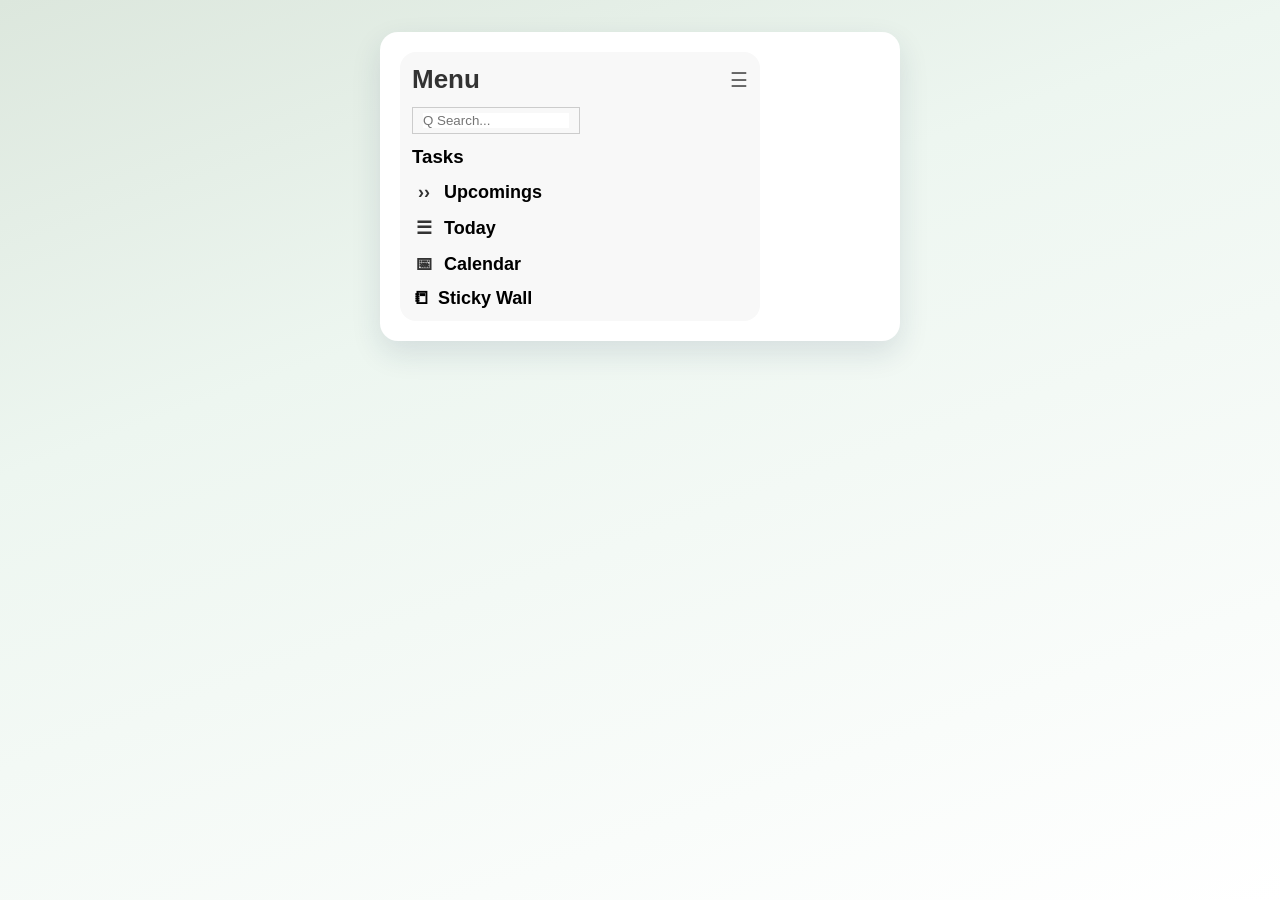
==== index.html @ 06a4f1c7 "add menu" ====
<!DOCTYPE html>
<html lang="en">
<head>
    <meta charset="UTF-8">
    <meta name="viewport" content="width=device-width, initial-scale=1.0">
    <title>Document</title>
    <link rel="stylesheet" href="style.css">
</head>
<body>
    <div class="container">
        <div id="menu">
            <div class="menu-header">
                <span class="menu-title">Menu</span>
                <button class="menu-icon" aria-label="Open menu">&#9776;</button>
            </div>
            <div class="search-box">
                
                <input type="text" placeholder="Q Search...">
            
            </div>
            
            <h3>Tasks</h3>
            <div class="menu-item">
                <span class="menu-item-icon">&#8250;&#8250;</span>
                <span>Upcomings</span>
            </div>
            <div class="menu-item">
                <span class="menu-item-icon">&#9776;</span>
                <span>Today</span>
            </div>
            <div class="menu-item">
                <span class="menu-item-icon">&#128197;&#65038;</span>
                <span>Calendar</span>
            </div>
             <div>
            <span class="menu-item">
            <span class="arrow">&#128210;&#65038;</span>
            <span>Sticky Wall</span>
            </div>
            
        </div>
    </div>
</body>
</html>
---- style.css ----
*{
    padding: 0;
    margin: 0;
    box-sizing: border-box;
}
body{
    background-color: #f0f0f0;
    font-family:  sans-serif;

}
body{
    background: linear-gradient(160deg, #dce7dd 0%, #edf6f0 35%, #ffffff 100%);
    font-family: 'Segoe UI', Tahoma, Geneva, Verdana, sans-serif;
    min-height: 100vh;
    padding: 32px;
}

.container{
    width: min(520px, 100% - 40px);
    background-color: #ffffff;
    border-radius: 18px;
    box-shadow: 0 12px 30px rgba(25, 52, 81, 0.12);
    padding: 20px;
    margin: 0 auto;
}

#menu {
    background-color: #f8f8f8;
    border-radius: 16px;
    padding:  12px;
    display: flex;
    flex-direction: column;
    gap: 12px;
    width: min(360px, 100%);
    margin: 0;
}

.menu-header {
    display: flex;
    justify-content: space-between;
    align-items: center;
}


.menu-title {
    font-size: 26px;
    font-weight: 600;
    color: #333;
}

.menu-icon {
    line-height: 1;
    font-size: 20px;
    color: #666;
    background: none;
    border: none;
    cursor: pointer;
    padding: 0;
    margin: 0;
}
.search-box {
  display: flex;
  align-items: center;
  border: 1px solid #ccc;
  padding: 5px 10px;
  width: 50%;
}

.search-icon {
  margin-right: 8px;
  font-size: 20px;
  color: #555;
}


.search-box input {
  border: none;
  outline: none;
  width: 100%;
}
.menu-item{
    display: flex;
    align-items: center;
    gap: 8px;
    font-weight: bold;
    font-size: 18px;
    cursor: pointer;
}

.menu-item-icon {
    width: 24px;
    height: 24px;
    display: inline-flex;
    align-items: center;
    justify-content: center;
    font-size: 18px;
    color: #333;
    cursor: pointer;
}
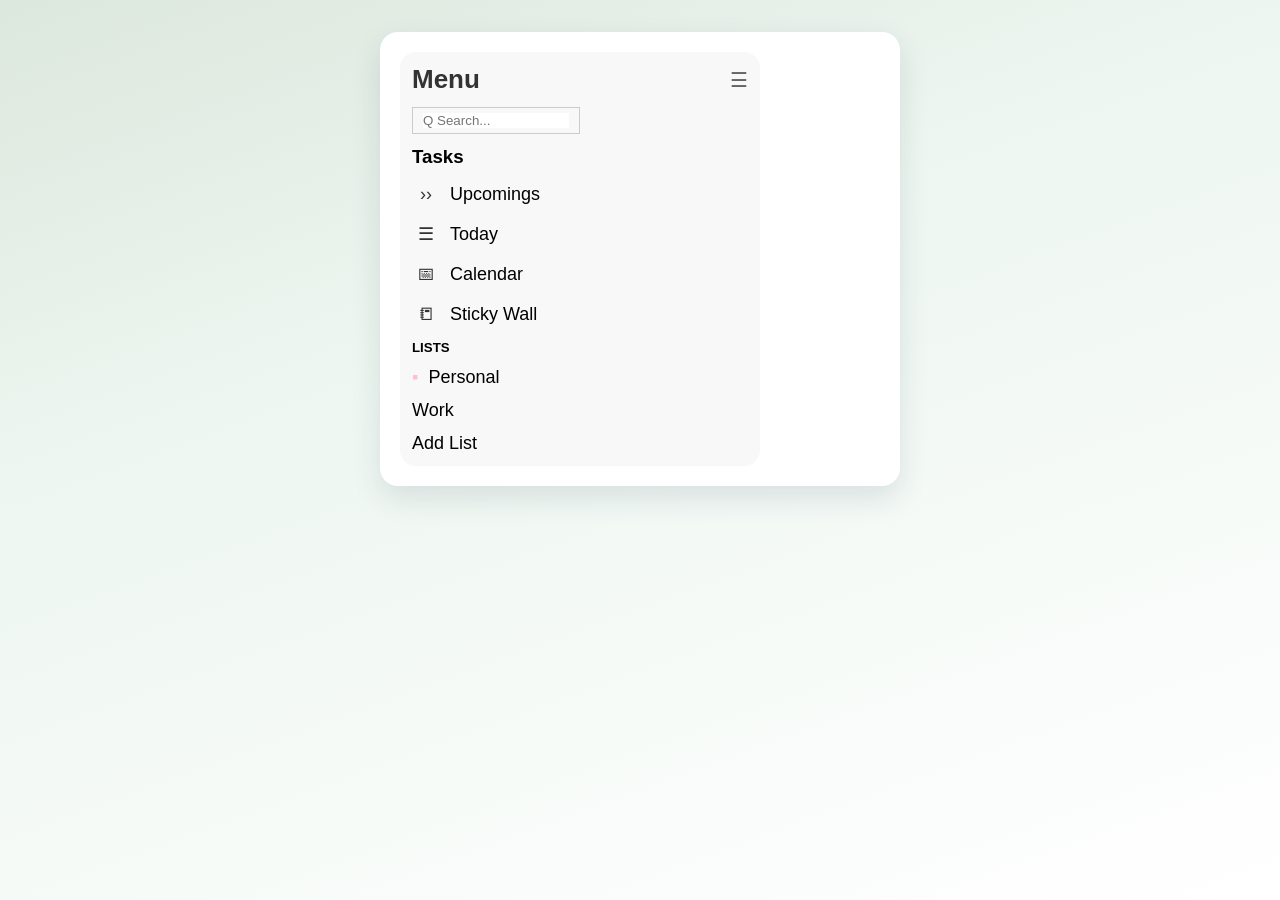
==== commit a0a3330f: "Add the liats" ====
--- a/index.html
+++ b/index.html
@@ -32,12 +32,23 @@
                 <span class="menu-item-icon">&#128197;&#65038;</span>
                 <span>Calendar</span>
             </div>
-             <div>
-            <span class="menu-item">
-            <span class="arrow">&#128210;&#65038;</span>
-            <span>Sticky Wall</span>
+            <div class="menu-item">
+                <span class="menu-item-icon">&#128210;&#65038;</span>
+                <span>Sticky Wall</span>
             </div>
-            
+            <h5>LISTS</h5>
+             <div class="menu-item">
+               <span style="color: pink">&#9642;</span>
+                <span>Personal</span>
+            </div>
+            <div class="menu-item">
+                
+                <span>Work</span>
+            </div>
+            <div class="menu-item">
+                
+                <span>Add List</span>
+            </div>
         </div>
     </div>
 </body>
--- a/style.css
+++ b/style.css
@@ -33,18 +33,20 @@
     gap: 12px;
     width: min(360px, 100%);
     margin: 0;
+    cursor: pointer;
 }
 
 .menu-header {
     display: flex;
     justify-content: space-between;
     align-items: center;
+    cursor: pointer;
 }
 
 
 .menu-title {
     font-size: 26px;
-    font-weight: 600;
+    font-weight: bold;
     color: #333;
 }
 
@@ -82,18 +84,35 @@
     display: flex;
     align-items: center;
     gap: 8px;
-    font-weight: bold;
+    font-weight: 400;
     font-size: 18px;
     cursor: pointer;
 }
 
 .menu-item-icon {
-    width: 24px;
-    height: 24px;
+    width: 28px;
+    height: 28px;
     display: inline-flex;
     align-items: center;
     justify-content: center;
     font-size: 18px;
     color: #333;
     cursor: pointer;
+    padding: 4px;
+    box-sizing: border-box;
+}
+.menu-item {
+    display: flex;
+    align-items: center;   /* vertical alignment */
+    gap: 10px;             /* space between icon & text */
+}
+
+.icon {
+    color: #ff69b4;
+    font-size: 30px;       /* adjusted size */
+    line-height: 1;
+}
+
+.text {
+    font-size: 16px;
 }
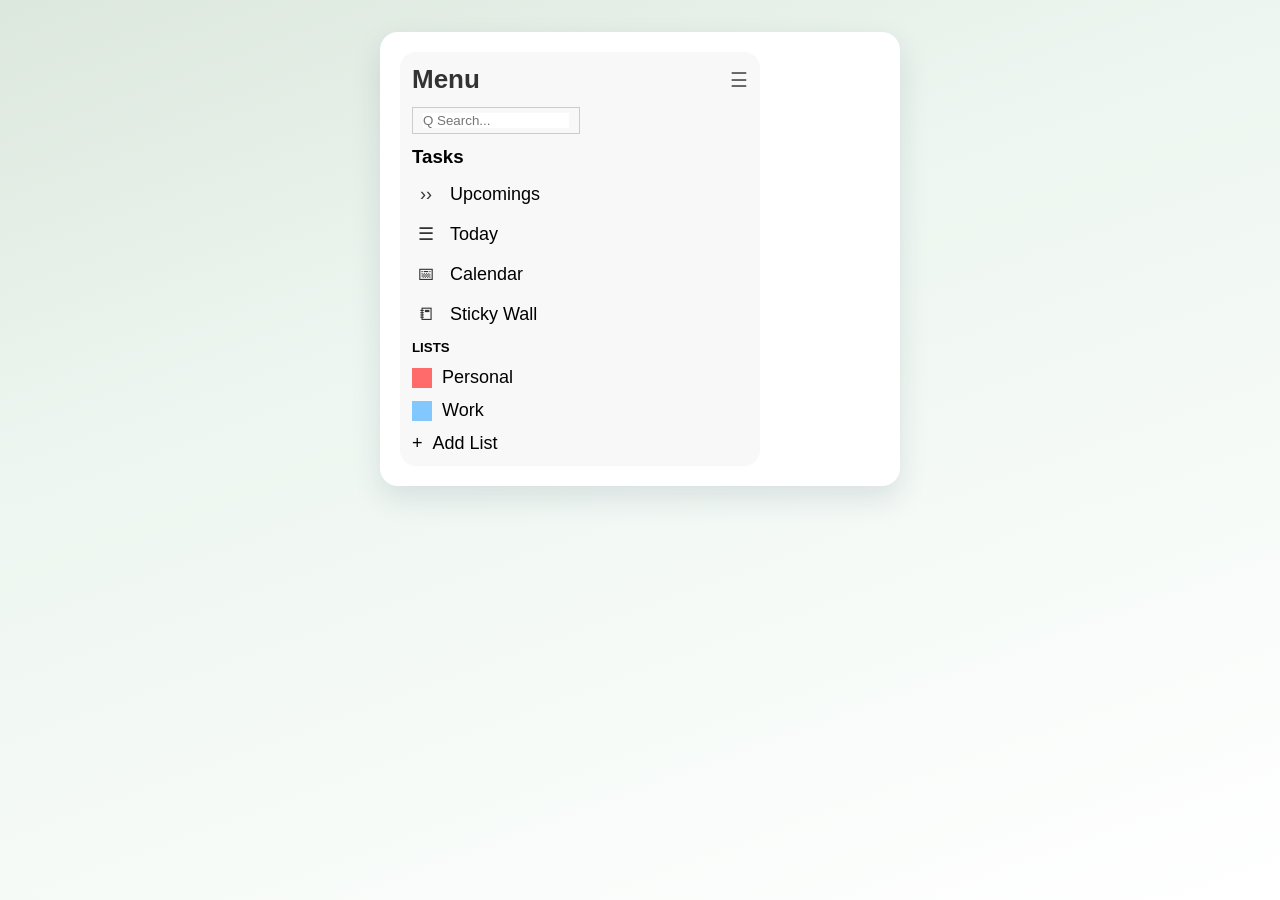
==== commit eafea3aa: "Add icons" ====
--- a/index.html
+++ b/index.html
@@ -38,15 +38,15 @@
             </div>
             <h5>LISTS</h5>
              <div class="menu-item">
-               <span style="color: pink">&#9642;</span>
+               <span class="pink-box"></span>
                 <span>Personal</span>
             </div>
             <div class="menu-item">
-                
+                <span class="blue-box"></span>
                 <span>Work</span>
             </div>
             <div class="menu-item">
-                
+                <span style="color: black;">&#43;</span>
                 <span>Add List</span>
             </div>
         </div>
--- a/style.css
+++ b/style.css
@@ -109,10 +109,22 @@
 
 .icon {
     color: #ff69b4;
-    font-size: 30px;       /* adjusted size */
+    font-size: 100%;       /* adjusted size */
     line-height: 1;
 }
 
 .text {
     font-size: 16px;
+}
+.pink-box {
+    display: inline-block;
+    width: 20px;
+    height: 20px;
+    background-color:#FF6B6B;
+}
+.blue-box {
+    display: inline-block;
+    width: 20px;
+    height: 20px;
+    background-color:#83C7FF;
 }
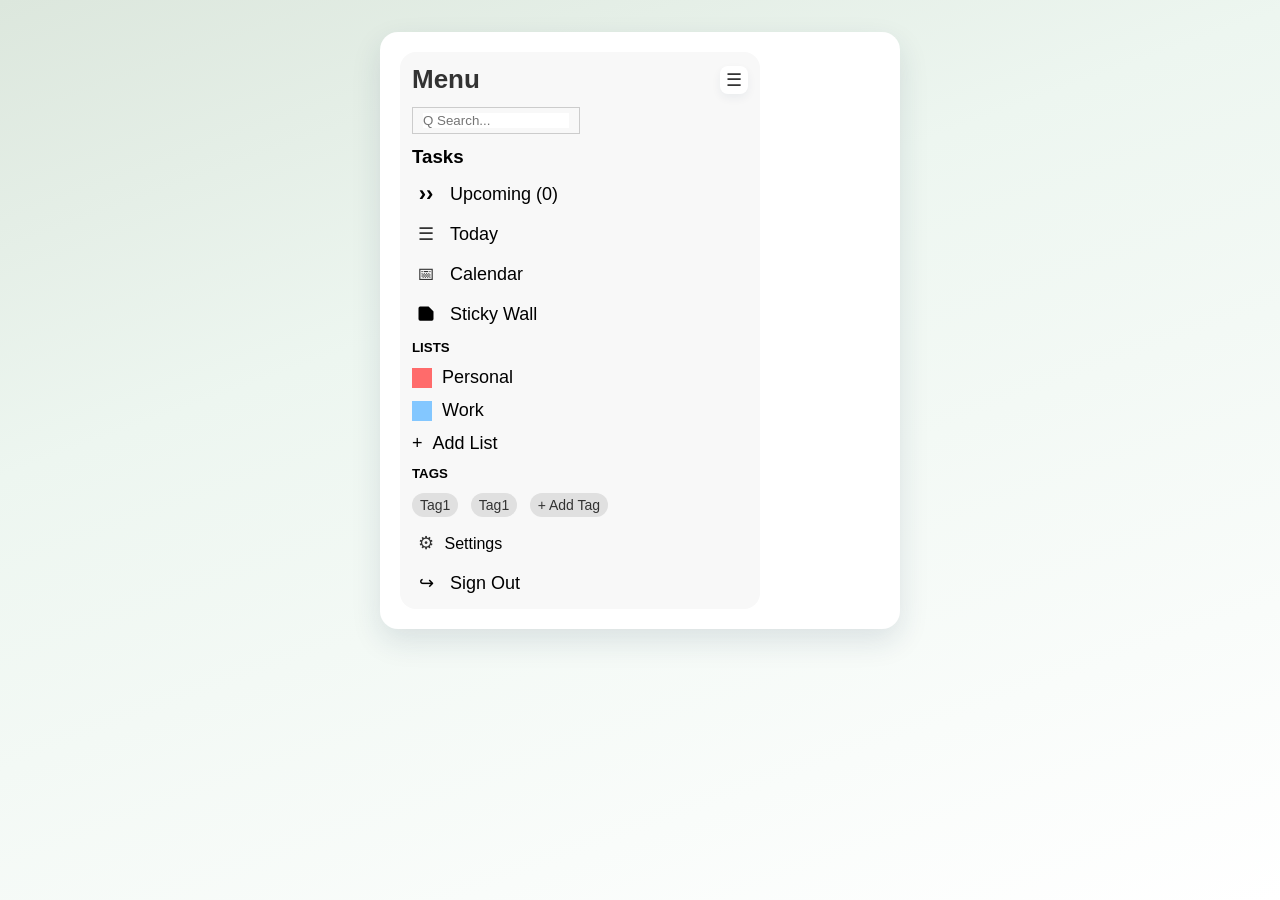
==== commit 98401d6c: "Add the collapsed cuntion" ====
--- a/index.html
+++ b/index.html
@@ -11,7 +11,7 @@
         <div id="menu">
             <div class="menu-header">
                 <span class="menu-title">Menu</span>
-                <button class="menu-icon" aria-label="Open menu">&#9776;</button>
+                <button class="menu-icon menu-item-icon" aria-label="Open menu">&#9776;</button>
             </div>
             <div class="search-box">
                 
@@ -21,11 +21,11 @@
             
             <h3>Tasks</h3>
             <div class="menu-item">
-                <span class="menu-item-icon">&#8250;&#8250;</span>
-                <span>Upcomings</span>
+                <span class="menu-item-icon" style="font-weight: bold; color: black; font-size: 22px;">&#8250;&#8250;</span>
+                <span id="upcomingText">Upcomings</span>
             </div>
             <div class="menu-item">
-                <span class="menu-item-icon">&#9776;</span>
+                <span class="menu-item-icon ">&#9776;</span>
                 <span>Today</span>
             </div>
             <div class="menu-item">
@@ -33,7 +33,10 @@
                 <span>Calendar</span>
             </div>
             <div class="menu-item">
-                <span class="menu-item-icon">&#128210;&#65038;</span>
+                <svg class="menu-item-icon" width="22" height="22" viewBox="0 0 24 24" xmlns="http://www.w3.org/2000/svg" aria-hidden="true" focusable="false">
+                    <path d="M3 3h12l6 6v9a2 2 0 0 1-2 2H5a2 2 0 0 1-2-2V5a2 2 0 0 1 2-2z" fill="#000"/>
+                    <path d="M15 3v6h6" fill="#000" opacity="0.5"/>
+                </svg>
                 <span>Sticky Wall</span>
             </div>
             <h5>LISTS</h5>
@@ -49,7 +52,26 @@
                 <span style="color: black;">&#43;</span>
                 <span>Add List</span>
             </div>
+        <div>
+            <h5>TAGS</h5>
         </div>
+        <div>
+            <span class="tag">Tag1 </span>
+            <span class="tag">Tag1 </span>
+            <span class="tag"> &#43; Add Tag </span>
+        </div>
+        <div>
+            <span class="menu-item-icon" >&#9881;</span>
+            <span class="setting">Settings</span>
+        </div>
+        <div class="menu-item">
+                <span class="menu-item-icon" style="color: black; font-size: 18px;">&#x21AA;</span>
+                <span>Sign Out</span>
+            </div>
+        </div>
+        
     </div>
+
 </body>
+<script src="script.js"></script>
 </html>
--- a/style.css
+++ b/style.css
@@ -52,13 +52,26 @@
 
 .menu-icon {
     line-height: 1;
-    font-size: 20px;
-    color: #666;
-    background: none;
+    font-size: 18px;
+    color: #333;
+    background: #ffffff;
     border: none;
     cursor: pointer;
-    padding: 0;
+    padding: 4px;
     margin: 0;
+    width: 28px;
+    height: 28px;
+    display: inline-flex;
+    align-items: center;
+    justify-content: center;
+    border-radius: 8px;
+    box-shadow: 0 4px 10px rgba(25,52,81,0.06);
+    box-sizing: border-box;
+}
+
+.menu-icon:focus {
+    outline: 3px solid rgba(59,130,246,0.18);
+    outline-offset: 2px;
 }
 .search-box {
   display: flex;
@@ -127,4 +140,44 @@
     width: 20px;
     height: 20px;
     background-color:#83C7FF;
-}+}
+.tag{
+    display: inline-block;
+    background-color: #e0e0e0;
+    border-radius: 12px;
+    padding: 4px 8px;
+    margin-right: 8px;
+    font-size: 14px;
+    color: #333;
+
+}
+
+/* Collapsed sidebar styles for menu toggle */
+#menu.collapsed {
+    width: 64px;
+    padding: 10px;
+    align-items: center;
+}
+
+#menu.collapsed .menu-title,
+#menu.collapsed .search-box,
+#menu.collapsed h5,
+#menu.collapsed .setting {
+    display: none;
+}
+
+#menu.collapsed .menu-item-icon {
+    margin: 0;
+}
+#menu.collapsed .tag,
+#menu.collapsed .menu-item span:not(.menu-item-icon) {
+    display: none;
+}
+
+#menu.collapsed .menu-item {
+    justify-content: center;
+}
+
+#menu.collapsed .menu-item .menu-item-icon {
+    margin: 0;
+}
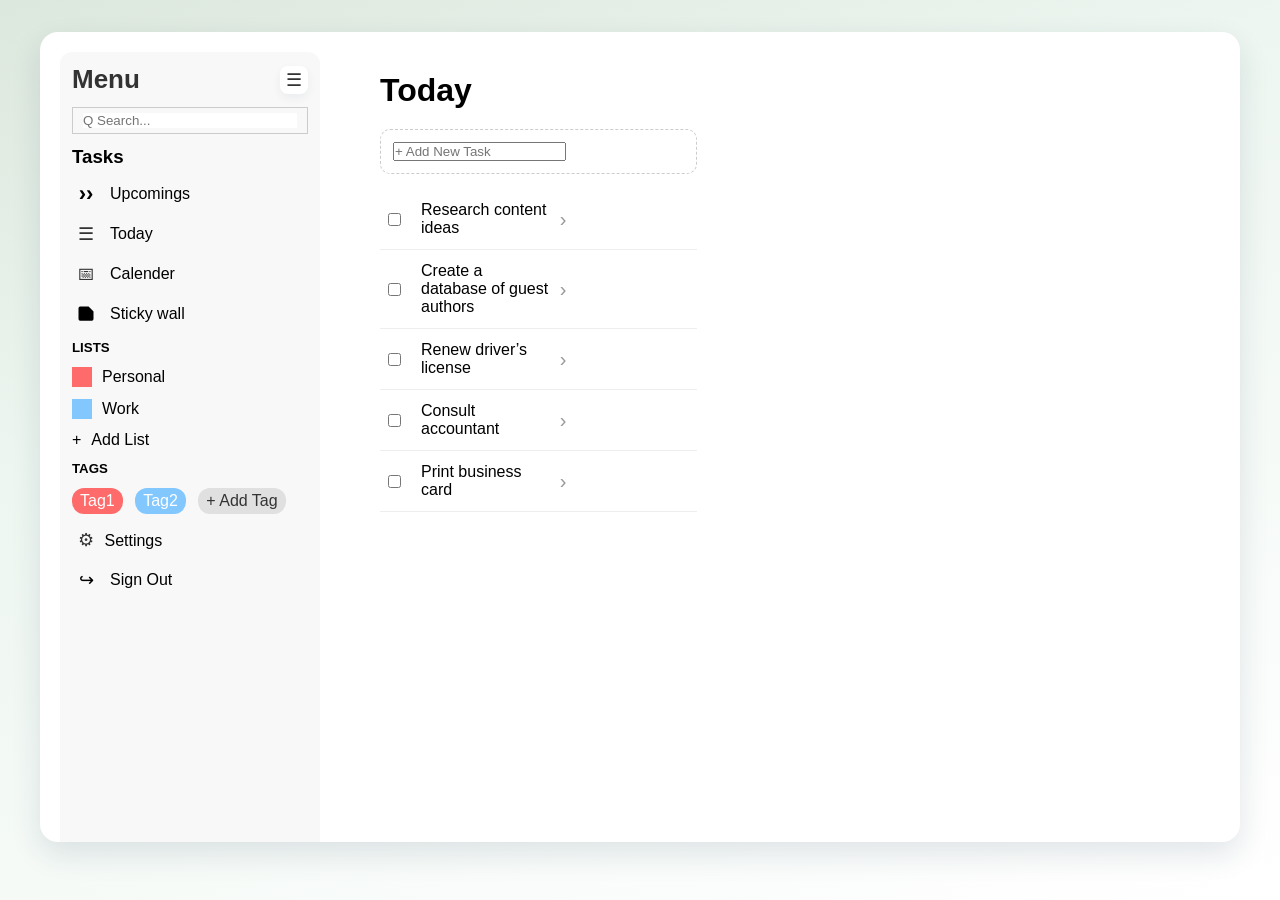
==== commit ca1cda51: "add the button inplace of span" ====
--- a/index.html
+++ b/index.html
@@ -22,52 +22,105 @@
             <h3>Tasks</h3>
             <div class="menu-item">
                 <span class="menu-item-icon" style="font-weight: bold; color: black; font-size: 22px;">&#8250;&#8250;</span>
-                <span id="upcomingText">Upcomings</span>
+                <button id="btn">Upcomings</button>
             </div>
-            <div class="menu-item">
-                <span class="menu-item-icon ">&#9776;</span>
-                <span>Today</span>
+            <div class="menu-item" data-view="today" id="todayMenuItem">
+                <span class="menu-item-icon">&#9776;</span>
+                <button id="btn">Today</button>
             </div>
             <div class="menu-item">
                 <span class="menu-item-icon">&#128197;&#65038;</span>
-                <span>Calendar</span>
+                <button id="btn">Calender</button>
             </div>
-            <div class="menu-item">
+            <div class="menu-item" data-view="upcoming" id="upcomingMenuItem">
                 <svg class="menu-item-icon" width="22" height="22" viewBox="0 0 24 24" xmlns="http://www.w3.org/2000/svg" aria-hidden="true" focusable="false">
                     <path d="M3 3h12l6 6v9a2 2 0 0 1-2 2H5a2 2 0 0 1-2-2V5a2 2 0 0 1 2-2z" fill="#000"/>
                     <path d="M15 3v6h6" fill="#000" opacity="0.5"/>
                 </svg>
-                <span>Sticky Wall</span>
+                <button id="btn">Sticky wall</button>
             </div>
             <h5>LISTS</h5>
              <div class="menu-item">
                <span class="pink-box"></span>
-                <span>Personal</span>
+                <button id="btn">Personal</button>
             </div>
             <div class="menu-item">
                 <span class="blue-box"></span>
-                <span>Work</span>
+                <button id="btn">Work</button>
             </div>
             <div class="menu-item">
                 <span style="color: black;">&#43;</span>
-                <span>Add List</span>
+                <button id="btn">Add List</button>
             </div>
         <div>
             <h5>TAGS</h5>
         </div>
         <div>
-            <span class="tag">Tag1 </span>
-            <span class="tag">Tag1 </span>
-            <span class="tag"> &#43; Add Tag </span>
+            <button class="tag1">Tag1</button>
+            <button class="tag2">Tag2</button>
+            <button class="tag">&#43; Add Tag </button>
         </div>
         <div>
             <span class="menu-item-icon" >&#9881;</span>
-            <span class="setting">Settings</span>
+            <button id="btn">Settings</button>
         </div>
         <div class="menu-item">
                 <span class="menu-item-icon" style="color: black; font-size: 18px;">&#x21AA;</span>
-                <span>Sign Out</span>
+                <button id="btn">Sign Out</button>
             </div>
+        </div>
+        <div class="content">
+            <div class="meddle">
+                <div class="meddle">
+
+    <!-- Header -->
+    <div class="today-header">
+        <h1>Today</h1>
+    </div>
+
+    <!-- Add Task -->
+    <div class="add-task">
+    <input type="text" id="taskInput" placeholder="+ Add New Task">
+</div>
+
+    <!-- Task List -->
+    <div class="task-list">
+
+        <div class="task-item">
+            <input type="checkbox">
+            <span>Research content ideas</span>
+            <span class="arrow">&#8250;</span>
+        </div>
+
+        <div class="task-item">
+            <input type="checkbox">
+            <span>Create a database of guest authors</span>
+            <span class="arrow">&#8250;</span>
+        </div>
+
+        <div class="task-item">
+            <input type="checkbox">
+            <span>Renew driver’s license</span>
+            <span class="arrow">&#8250;</span>
+        </div>
+
+        <div class="task-item">
+            <input type="checkbox">
+            <span>Consult accountant</span>
+            <span class="arrow">&#8250;</span>
+        </div>
+
+        <div class="task-item">
+            <input type="checkbox">
+            <span>Print business card</span>
+            <span class="arrow">&#8250;</span>
+        </div>
+
+    </div>
+
+</div>
+            </div>
+        
         </div>
         
     </div>
--- a/style.css
+++ b/style.css
@@ -2,11 +2,6 @@
     padding: 0;
     margin: 0;
     box-sizing: border-box;
-}
-body{
-    background-color: #f0f0f0;
-    font-family:  sans-serif;
-
 }
 body{
     background: linear-gradient(160deg, #dce7dd 0%, #edf6f0 35%, #ffffff 100%);
@@ -15,26 +10,32 @@
     padding: 32px;
 }
 
-.container{
-    width: min(520px, 100% - 40px);
+.container {
+    display: flex;
+    width: min(1200px, 100%);
+    height: 90vh; /* avoid overflow on zoom */
+    margin: 0 auto;
     background-color: #ffffff;
     border-radius: 18px;
     box-shadow: 0 12px 30px rgba(25, 52, 81, 0.12);
-    padding: 20px;
-    margin: 0 auto;
-}
-
+    overflow: hidden; /* prevents breaking */
+}
 #menu {
+    width: 260px;
+    min-width: 220px;
+    max-width: 300px;
+    height: 100%;
     background-color: #f8f8f8;
-    border-radius: 16px;
-    padding:  12px;
+    padding: 12px;
     display: flex;
     flex-direction: column;
+    margin: 20px;
+    border-radius: 12px;
     gap: 12px;
-    width: min(360px, 100%);
-    margin: 0;
-    cursor: pointer;
-}
+    overflow-y: auto;
+    word-wrap: break-word; /* moved here */
+}
+
 
 .menu-header {
     display: flex;
@@ -78,7 +79,7 @@
   align-items: center;
   border: 1px solid #ccc;
   padding: 5px 10px;
-  width: 50%;
+  width: 100%;
 }
 
 .search-icon {
@@ -96,12 +97,17 @@
 .menu-item{
     display: flex;
     align-items: center;
-    gap: 8px;
-    font-weight: 400;
-    font-size: 18px;
-    cursor: pointer;
-}
-
+    gap: 10px;
+    font-size: 16px;
+    cursor: pointer;
+    flex-wrap: nowrap;
+}
+#btn {
+    background: none;
+    border: none;
+    font-size: 16px;
+    cursor: pointer;
+}
 .menu-item-icon {
     width: 28px;
     height: 28px;
@@ -114,11 +120,7 @@
     padding: 4px;
     box-sizing: border-box;
 }
-.menu-item {
-    display: flex;
-    align-items: center;   /* vertical alignment */
-    gap: 10px;             /* space between icon & text */
-}
+
 
 .icon {
     color: #ff69b4;
@@ -141,20 +143,31 @@
     height: 20px;
     background-color:#83C7FF;
 }
-.tag{
+.tag1, .tag2 ,.tag{
     display: inline-block;
+    border: none;
     background-color: #e0e0e0;
     border-radius: 12px;
     padding: 4px 8px;
     margin-right: 8px;
     font-size: 14px;
     color: #333;
-
-}
-
+    font-size: 16px;
+    cursor: pointer;
+
+}
+.tag1{
+    background-color:#FF6B6B;
+    color: #fff;
+}
+.tag2{
+    background-color:#83C7FF;
+    color: #fff;
+}
 /* Collapsed sidebar styles for menu toggle */
 #menu.collapsed {
-    width: 64px;
+    width: 80px;
+    min-width: 80px;
     padding: 10px;
     align-items: center;
 }
@@ -162,13 +175,7 @@
 #menu.collapsed .menu-title,
 #menu.collapsed .search-box,
 #menu.collapsed h5,
-#menu.collapsed .setting {
-    display: none;
-}
-
-#menu.collapsed .menu-item-icon {
-    margin: 0;
-}
+#menu.collapsed .setting,
 #menu.collapsed .tag,
 #menu.collapsed .menu-item span:not(.menu-item-icon) {
     display: none;
@@ -178,6 +185,80 @@
     justify-content: center;
 }
 
-#menu.collapsed .menu-item .menu-item-icon {
-    margin: 0;
-}
+
+#content {
+    flex: 1;            /* takes remaining space */
+    padding: 20px;
+    overflow: auto;
+}
+html, body {
+    overflow: auto;
+}
+#menu {
+    transition: width 0.3s ease;
+}
+.meddle {
+    padding: 20px;
+}
+.today-header {
+    display: flex;
+    align-items: center;
+    gap: 15px;
+}
+
+.today-header h1 {
+    font-size: 32px;
+    font-weight: bold;
+}
+
+.task-count {
+    background: #eee;
+    padding: 6px 12px;
+    border-radius: 10px;
+    font-size: 16px;
+}
+.add-task {
+    margin-top: 20px;
+    padding: 12px;
+    border: 1px dashed #ccc;
+    border-radius: 10px;
+    display: flex;
+    align-items: center;
+    gap: 10px;
+    color: #777;
+    cursor: pointer;
+}
+
+.add-task:hover {
+    background: #f9f9f9;
+}
+.task-list {
+    margin-top: 15px;
+}
+.task-item {
+    display: flex;
+    align-items: center;
+    justify-content: space-between;
+    padding: 12px 8px;
+    border-bottom: 1px solid #eee;
+}
+
+.task-item input {
+    margin-right: 10px;
+}
+
+.task-item span {
+    flex: 1;
+}
+
+.arrow {
+    font-size: 20px;
+    color: #999;
+}
+.task-item {
+    gap: 10px;
+}
+
+.task-item span:first-of-type {
+    flex: 1;
+}
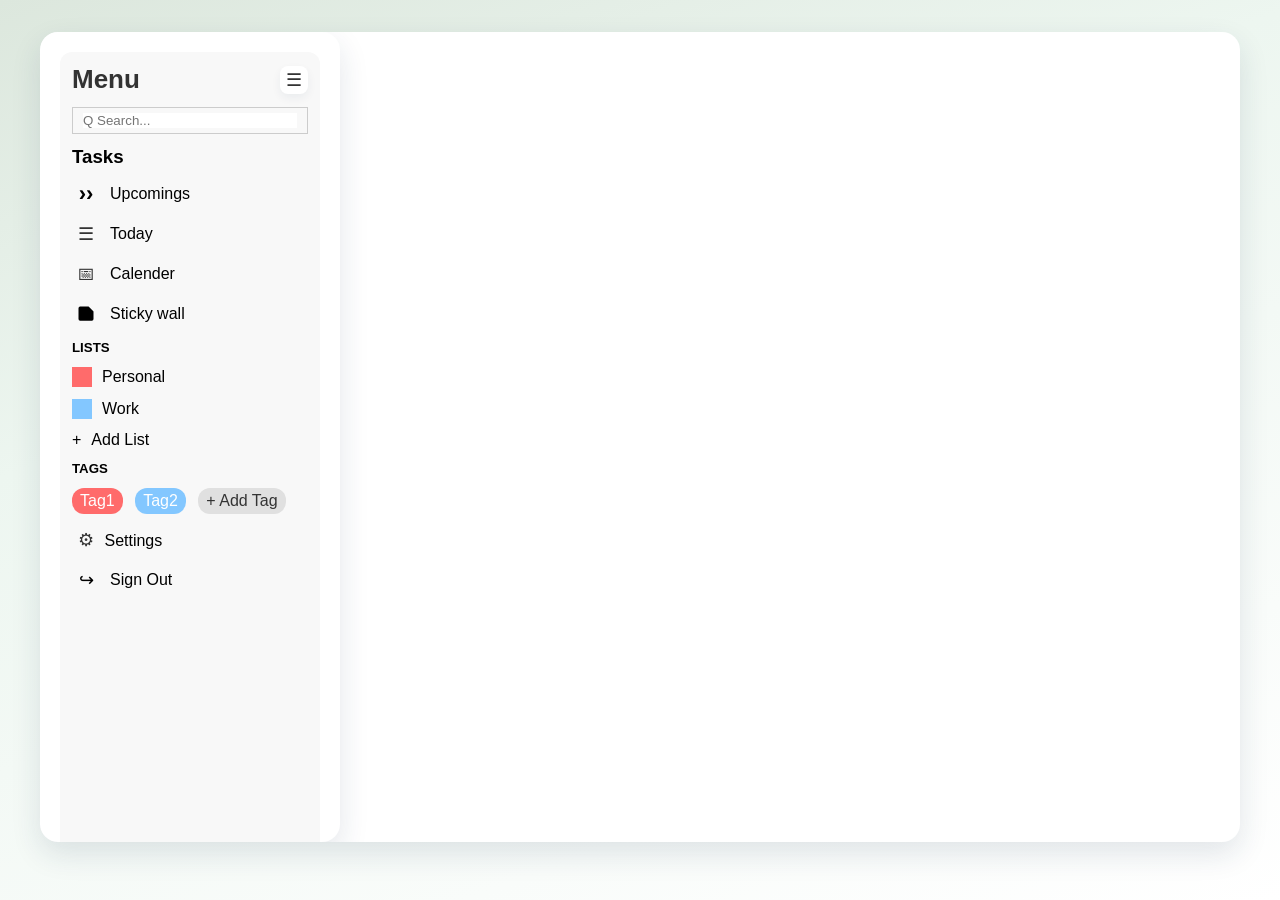
==== commit 6be9758b: "add sidebar dynamically" ====
--- a/index.html
+++ b/index.html
@@ -8,123 +8,21 @@
 </head>
 <body>
     <div class="container">
-        <div id="menu">
-            <div class="menu-header">
-                <span class="menu-title">Menu</span>
-                <button class="menu-icon menu-item-icon" aria-label="Open menu">&#9776;</button>
-            </div>
-            <div class="search-box">
-                
-                <input type="text" placeholder="Q Search...">
-            
-            </div>
-            
-            <h3>Tasks</h3>
-            <div class="menu-item">
-                <span class="menu-item-icon" style="font-weight: bold; color: black; font-size: 22px;">&#8250;&#8250;</span>
-                <button id="btn">Upcomings</button>
-            </div>
-            <div class="menu-item" data-view="today" id="todayMenuItem">
-                <span class="menu-item-icon">&#9776;</span>
-                <button id="btn">Today</button>
-            </div>
-            <div class="menu-item">
-                <span class="menu-item-icon">&#128197;&#65038;</span>
-                <button id="btn">Calender</button>
-            </div>
-            <div class="menu-item" data-view="upcoming" id="upcomingMenuItem">
-                <svg class="menu-item-icon" width="22" height="22" viewBox="0 0 24 24" xmlns="http://www.w3.org/2000/svg" aria-hidden="true" focusable="false">
-                    <path d="M3 3h12l6 6v9a2 2 0 0 1-2 2H5a2 2 0 0 1-2-2V5a2 2 0 0 1 2-2z" fill="#000"/>
-                    <path d="M15 3v6h6" fill="#000" opacity="0.5"/>
-                </svg>
-                <button id="btn">Sticky wall</button>
-            </div>
-            <h5>LISTS</h5>
-             <div class="menu-item">
-               <span class="pink-box"></span>
-                <button id="btn">Personal</button>
-            </div>
-            <div class="menu-item">
-                <span class="blue-box"></span>
-                <button id="btn">Work</button>
-            </div>
-            <div class="menu-item">
-                <span style="color: black;">&#43;</span>
-                <button id="btn">Add List</button>
-            </div>
-        <div>
-            <h5>TAGS</h5>
-        </div>
-        <div>
-            <button class="tag1">Tag1</button>
-            <button class="tag2">Tag2</button>
-            <button class="tag">&#43; Add Tag </button>
-        </div>
-        <div>
-            <span class="menu-item-icon" >&#9881;</span>
-            <button id="btn">Settings</button>
-        </div>
-        <div class="menu-item">
-                <span class="menu-item-icon" style="color: black; font-size: 18px;">&#x21AA;</span>
-                <button id="btn">Sign Out</button>
-            </div>
-        </div>
+    
+    <!-- Sidebar will load here -->
+    <div id="sidebar-container"></div>
+
+    <div class="content">
+        <div id="contentPanel"></div>
+    </div>
         <div class="content">
-            <div class="meddle">
-                <div class="meddle">
-
-    <!-- Header -->
-    <div class="today-header">
-        <h1>Today</h1>
-    </div>
-
-    <!-- Add Task -->
-    <div class="add-task">
-    <input type="text" id="taskInput" placeholder="+ Add New Task">
+    <!-- Dynamic content panel -->
+    <div id="contentPanel"></div>
 </div>
-
-    <!-- Task List -->
-    <div class="task-list">
-
-        <div class="task-item">
-            <input type="checkbox">
-            <span>Research content ideas</span>
-            <span class="arrow">&#8250;</span>
-        </div>
-
-        <div class="task-item">
-            <input type="checkbox">
-            <span>Create a database of guest authors</span>
-            <span class="arrow">&#8250;</span>
-        </div>
-
-        <div class="task-item">
-            <input type="checkbox">
-            <span>Renew driver’s license</span>
-            <span class="arrow">&#8250;</span>
-        </div>
-
-        <div class="task-item">
-            <input type="checkbox">
-            <span>Consult accountant</span>
-            <span class="arrow">&#8250;</span>
-        </div>
-
-        <div class="task-item">
-            <input type="checkbox">
-            <span>Print business card</span>
-            <span class="arrow">&#8250;</span>
-        </div>
-
-    </div>
-
-</div>
-            </div>
-        
-        </div>
+         </div>
         
     </div>
 
 </body>
-<script src="script.js"></script>
+<script src="script1.js"></script>
 </html>
--- a/style.css
+++ b/style.css
@@ -164,27 +164,38 @@
     background-color:#83C7FF;
     color: #fff;
 }
-/* Collapsed sidebar styles for menu toggle */
+/* Sidebar collapsed */
 #menu.collapsed {
     width: 80px;
     min-width: 80px;
     padding: 10px;
     align-items: center;
-}
-
+    transition: 0.3s;
+}
+
+/* Hide text elements */
 #menu.collapsed .menu-title,
 #menu.collapsed .search-box,
+#menu.collapsed h3,
 #menu.collapsed h5,
-#menu.collapsed .setting,
-#menu.collapsed .tag,
-#menu.collapsed .menu-item span:not(.menu-item-icon) {
+#menu.collapsed button,
+#menu.collapsed .tag1,
+#menu.collapsed .tag2,
+#menu.collapsed .tag {
     display: none;
 }
 
+/* Keep icons centered */
 #menu.collapsed .menu-item {
+    display: flex;
     justify-content: center;
-}
-
+    align-items: center;
+}
+
+/* Optional: center single icons (like settings/signout) */
+#menu.collapsed > div {
+    text-align: center;
+}
 
 #content {
     flex: 1;            /* takes remaining space */
